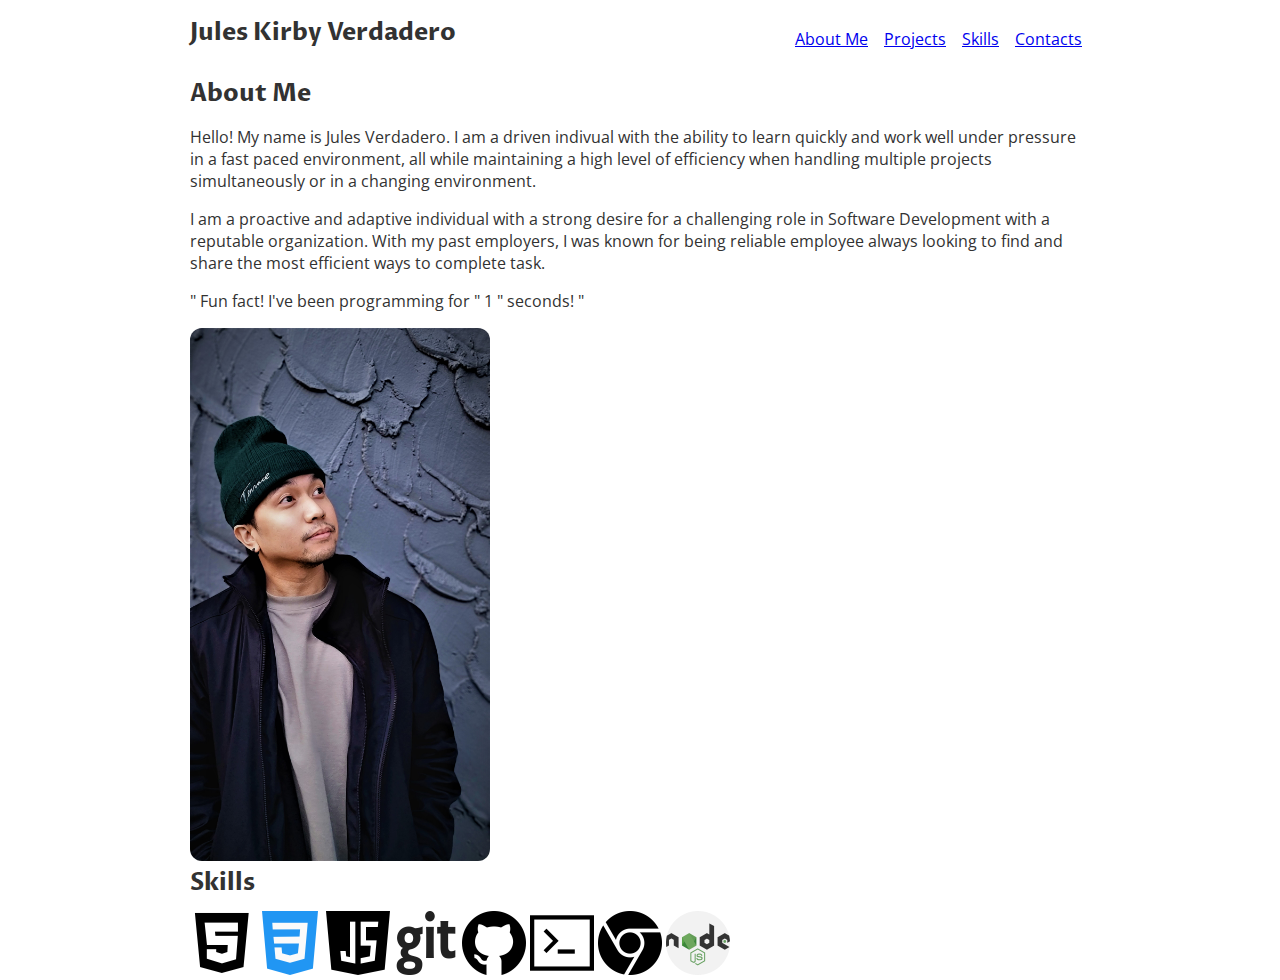
==== Codecademy/Personal-Portfolio-Project/index.html @ bfc3ef36 "Personal Portfolio Project Skills added" ====
<!DOCTYPE html>
<html lang="en">
<head>
    <meta charset="UTF-8">
    <meta http-equiv="X-UA-Compatible" content="IE=edge">
    <meta name="viewport" content="width=device-width, initial-scale=1.0">
    <title>Jules' Personal Portfolio</title>
    <link rel="stylesheet" href="./resource/css/my.css"
</head>
<body>
    <nav>
        <h2 id="logo">Jules Kirby Verdadero</h2>
        <ul class="navigation-items">
            <li class="navigation-item">
                <a href="#about-me">About Me</a>
            </li>
            <li class="navigation-item">
                <a href="#projects">Projects</a>
            </li>
            <li class="navigation-item">
                <a href="#skills">Skills</a>
            </li>
            <li class="navigation-item">
                <a href="#contacts">Contacts</a>
            </li>
        </ul>
    </nav>
    
    <main>
        <section id="about-me">
            <div class="about-me-container">
                <div class="about-me-text-container">    
            <h2>About Me</h2>
            <p>
                Hello! My name is Jules Verdadero. I am a driven indivual with the ability to learn quickly and
                work well under pressure in a fast paced environment, all while maintaining a high level of efficiency when
                handling multiple projects simultaneously or in a changing environment.
            </p>
            
            <p>
                I am a proactive and adaptive individual with a strong desire for a challenging role in Software Development 
                with a reputable organization. With my past employers, I was known for being reliable employee always looking to find
                and share the most efficient ways to complete task. 
            </p>

            <p>
               " Fun fact! I've been programming for "
                <span id="time-container">1</span> 
                " seconds! "
            </p>
        </div>
        <img src="./resource/img/Justmee.jpg" alt="Jules" class="portrait"/>
    </div>
    </section>

    <section id="skills">
        <h2>Skills</h2>
        <div id="skills-container">
         <img src="./resource/img/html5.png"> 
         <img src="./resource/img/css-3.png">
          <img src="./resource/img/java-script.png">
          <img src="./resource/img/git.png">
          <img src="./resource/img/github.png">
          <img src="./resource/img/code-terminal.png">
          <img src="./resource/img/chrome.png">
          <img src="./resource/img/nodejs.png">
    
        </div>




    </main>
    
</body>
</html>
---- Codecademy/Personal-Portfolio-Project/resource/css/my.css ----
@import url("https://fonts.googleapis.com/css2?family=Open+Sans&family=Proza+Libre:wght@700&display=swap");

html {
  scroll-behavior: smooth;
}

html,
body {
  height: 100%;
  color: var(--font-color);
}

:root {
  --spacing-1: 8px;
  --spacing-2: 12px;
  --spacing-3: 16px;
  --spacing-4: 24px;

  --border-radius: 12px;

  --font-color: #323232;
}

.heart {
  color: red;
}

h2 {
  font-family: "Proza Libre", sans-serif;
  margin: 0;
  margin-bottom: var(--spacing-2);
}

body {
  font-family: "Open Sans", sans-serif;
  margin: 0;
  padding: 0 var(--spacing-3);
  max-width: 900px;
  margin: 0 auto;
  display: flex;
  flex-direction: column;
}

nav {
  display: flex;
  align-items: center;
  padding: var(--spacing-3) 0;
}

.navigation-items {
  display: flex;
  list-style-type: none;
  padding: 0;
  align-items: center;
  margin: 0;
  margin-left: auto;
}

.navigation-item {
  margin: var(--spacing-1);
}

.portrait {
  width: 300px;
  border-radius: var(--border-radius);
  flex-shrink: 0;
}



footer {
  margin-top: auto;
  padding: var(--spacing-2) 0;
  text-align: center;
}
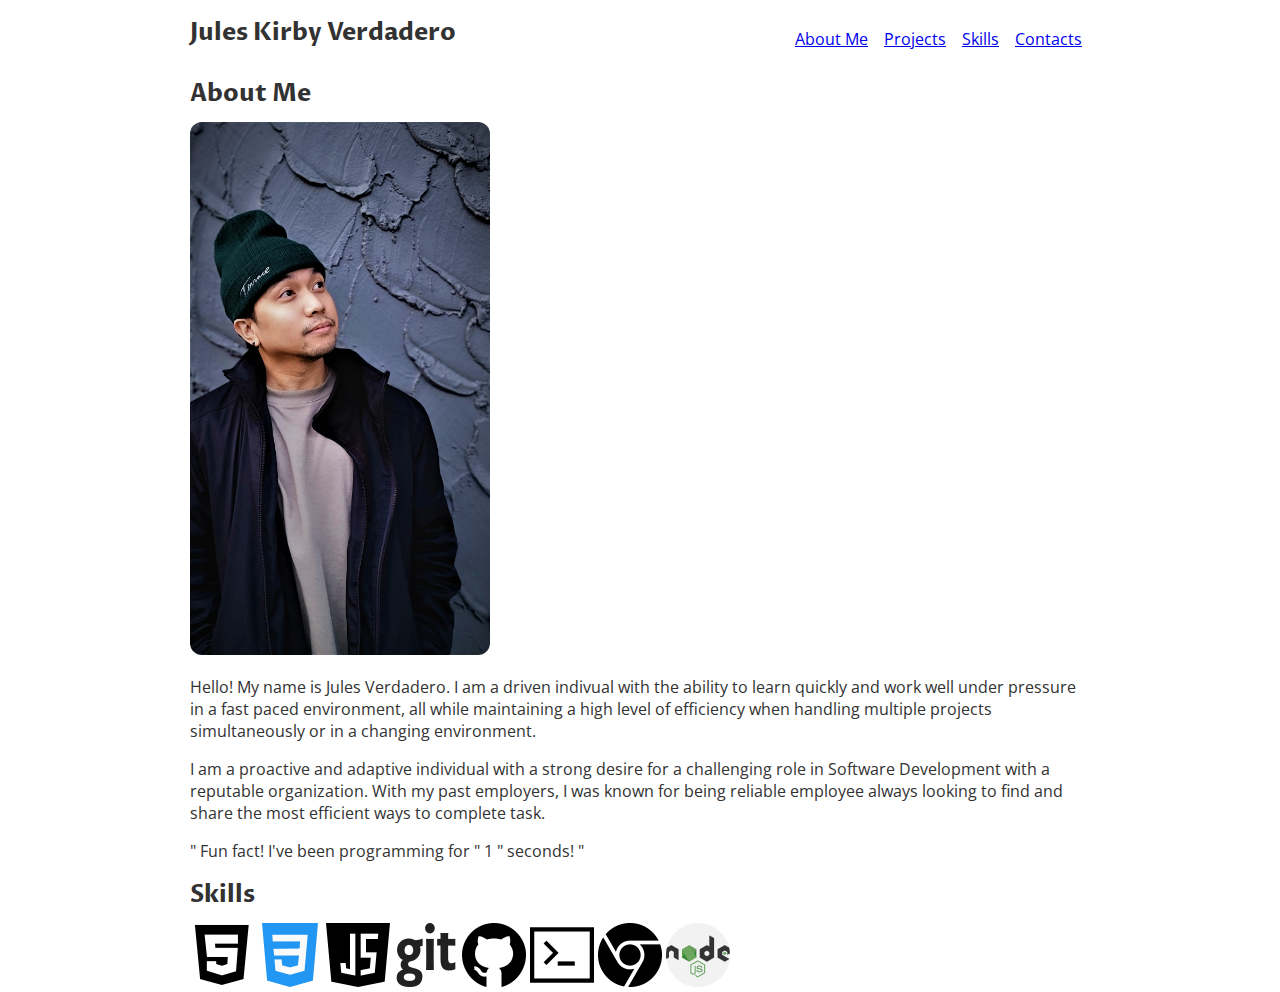
==== commit e413f661: "Personal Portfolio Project moved my pic" ====
--- a/Codecademy/Personal-Portfolio-Project/index.html
+++ b/Codecademy/Personal-Portfolio-Project/index.html
@@ -31,6 +31,9 @@
             <div class="about-me-container">
                 <div class="about-me-text-container">    
             <h2>About Me</h2>
+
+            <img src="./resource/img/Justmee.jpg" alt="Jules" class="portrait"/>
+
             <p>
                 Hello! My name is Jules Verdadero. I am a driven indivual with the ability to learn quickly and
                 work well under pressure in a fast paced environment, all while maintaining a high level of efficiency when
@@ -49,7 +52,6 @@
                 " seconds! "
             </p>
         </div>
-        <img src="./resource/img/Justmee.jpg" alt="Jules" class="portrait"/>
     </div>
     </section>
 
@@ -73,4 +75,21 @@
     </main>
     
 </body>
+
+<script>
+    const timeContainer = document.getElementById("time-container");
+    const BIRTH_DAY = "2-02-2022";
+    const BIRTH_DAY_DATE = new Date(BIRTH_DAY);
+    const intlNumberFormatter = new Intl.NumberFormat("en-US");
+
+    setInterval(() => {
+      const now = new Date();
+      const difference = Math.floor(
+        (now.getTime() - BIRTH_DAY_DATE.getTime()) / 1000
+      );
+
+      timeContainer.innerText = intlNumberFormatter.format(difference);
+    }, 1000);
+  </script>
+
 </html>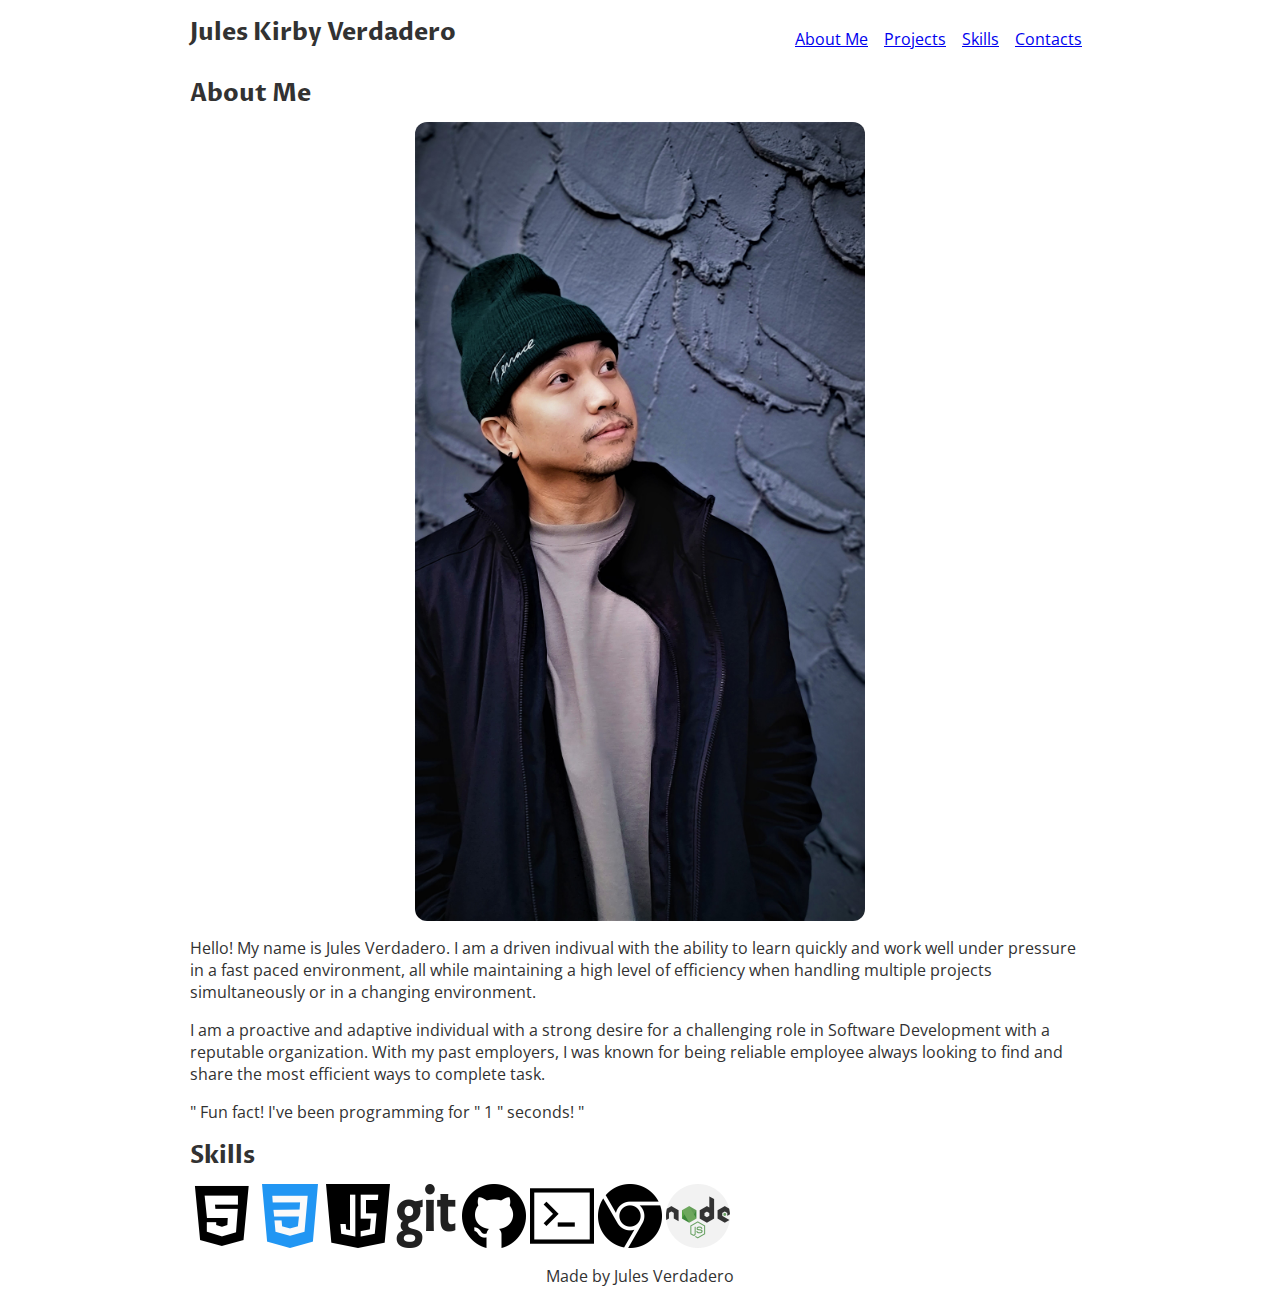
==== commit ef6b42cd: "Personal Portfolio Project simple add ons" ====
--- a/Codecademy/Personal-Portfolio-Project/index.html
+++ b/Codecademy/Personal-Portfolio-Project/index.html
@@ -32,7 +32,8 @@
                 <div class="about-me-text-container">    
             <h2>About Me</h2>
 
-            <img src="./resource/img/Justmee.jpg" alt="Jules" class="portrait"/>
+            <img src="./resource/img/Justmee.jpg" alt="Itme" class="portrait">
+
 
             <p>
                 Hello! My name is Jules Verdadero. I am a driven indivual with the ability to learn quickly and
@@ -92,4 +93,8 @@
     }, 1000);
   </script>
 
+  <footer>
+      Made by Jules Verdadero
+  </footer>
+
 </html>--- a/Codecademy/Personal-Portfolio-Project/resource/css/my.css
+++ b/Codecademy/Personal-Portfolio-Project/resource/css/my.css
@@ -21,9 +21,6 @@
   --font-color: #323232;
 }
 
-.heart {
-  color: red;
-}
 
 h2 {
   font-family: "Proza Libre", sans-serif;
@@ -62,9 +59,16 @@
 
 .portrait {
   width: 300px;
+  display: block;
+  margin-left: auto;
+  margin-right: auto;
+  width: 50%;
   border-radius: var(--border-radius);
   flex-shrink: 0;
+  position: sticky;
 }
+
+
 
 
 
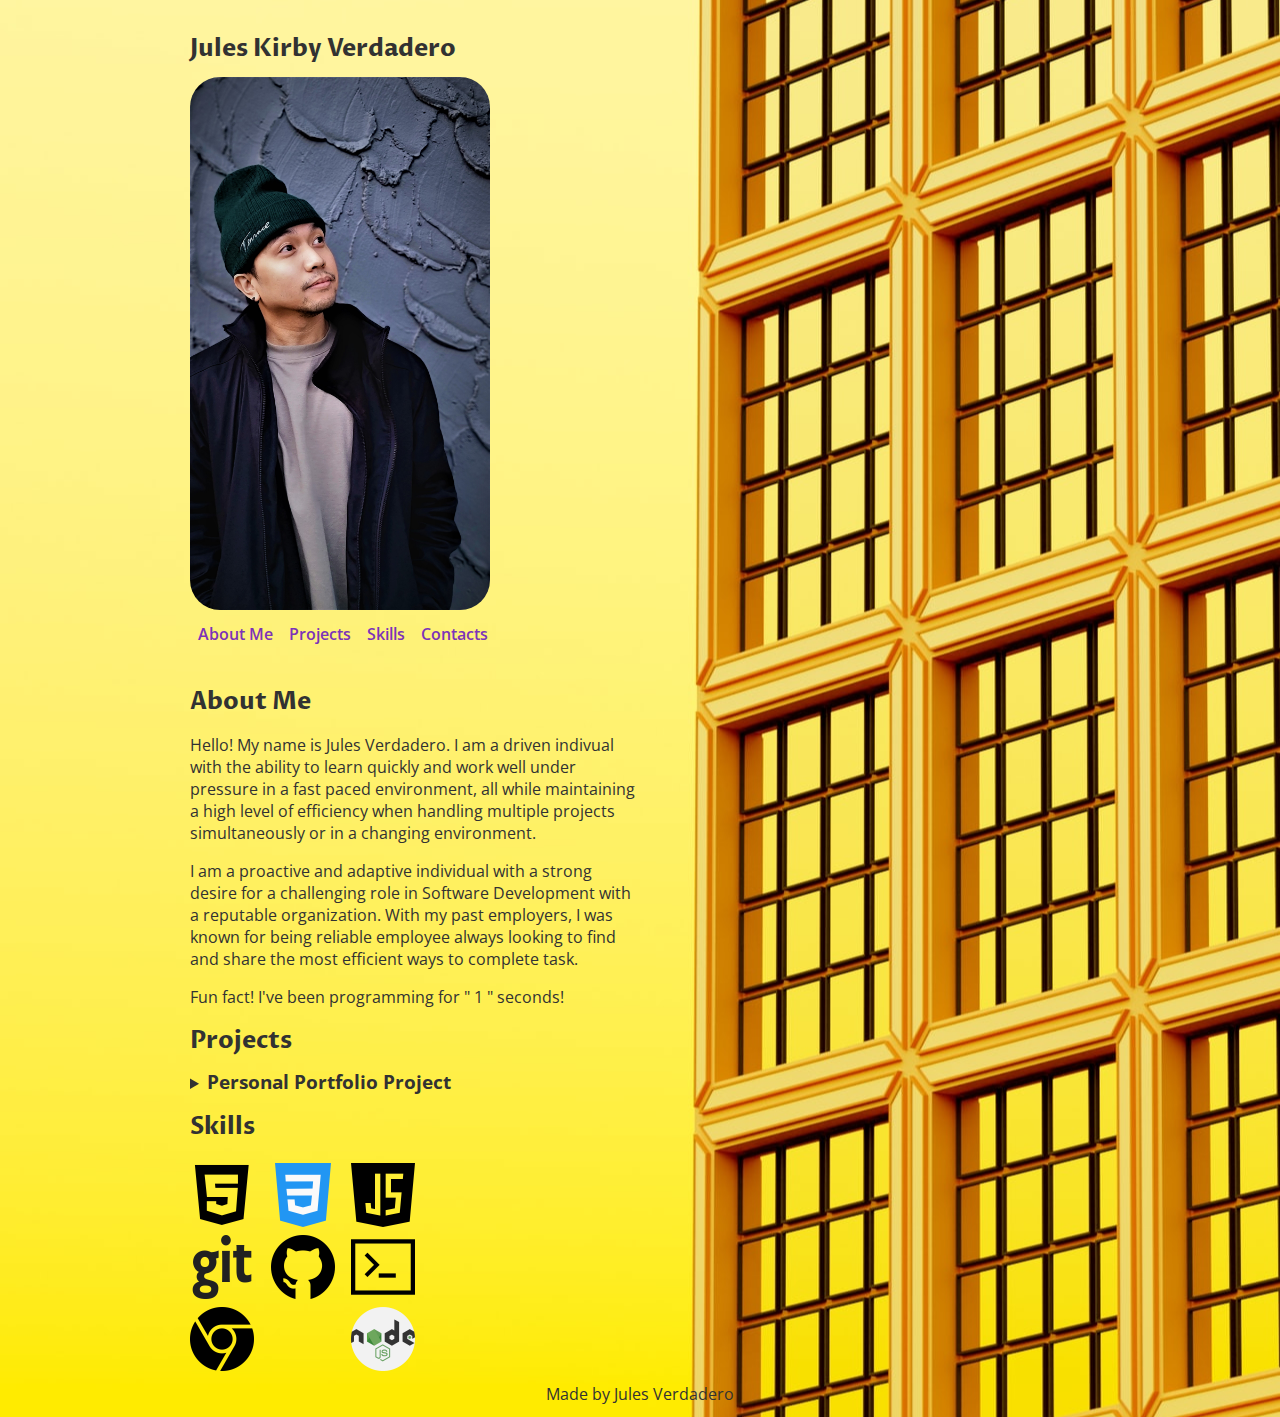
==== commit 64b015bc: "Personal Portfolio background add on" ====
--- a/Codecademy/Personal-Portfolio-Project/index.html
+++ b/Codecademy/Personal-Portfolio-Project/index.html
@@ -10,6 +10,7 @@
 <body>
     <nav>
         <h2 id="logo">Jules Kirby Verdadero</h2>
+        <img src="./resource/img/Justmee.jpg" alt="Itme" class="portrait">
         <ul class="navigation-items">
             <li class="navigation-item">
                 <a href="#about-me">About Me</a>
@@ -24,6 +25,7 @@
                 <a href="#contacts">Contacts</a>
             </li>
         </ul>
+        
     </nav>
     
     <main>
@@ -32,7 +34,7 @@
                 <div class="about-me-text-container">    
             <h2>About Me</h2>
 
-            <img src="./resource/img/Justmee.jpg" alt="Itme" class="portrait">
+            
 
 
             <p>
@@ -47,28 +49,41 @@
                 and share the most efficient ways to complete task. 
             </p>
 
+
             <p>
-               " Fun fact! I've been programming for "
+                Fun fact! I've been programming for "
                 <span id="time-container">1</span> 
-                " seconds! "
+                " seconds! 
             </p>
-        </div>
+            </div>
+            
     </div>
     </section>
+
+    <section id="projects">
+        <h2>Projects</h2>
+        <details class="project">
+          <summary class="project-title">
+            <h3>Personal Portfolio Project</h3>
+          </summary>
+    
+        </details>
+      </section>
 
     <section id="skills">
         <h2>Skills</h2>
         <div id="skills-container">
          <img src="./resource/img/html5.png"> 
          <img src="./resource/img/css-3.png">
-          <img src="./resource/img/java-script.png">
-          <img src="./resource/img/git.png">
-          <img src="./resource/img/github.png">
-          <img src="./resource/img/code-terminal.png">
-          <img src="./resource/img/chrome.png">
-          <img src="./resource/img/nodejs.png">
+         <img src="./resource/img/java-script.png">
+         <img src="./resource/img/git.png">
+         <img src="./resource/img/github.png">
+         <img src="./resource/img/code-terminal.png">
+         <img src="./resource/img/chrome.png">
+         <img src="./resource/img/nodejs.png">
     
         </div>
+    </section>
 
 
 
--- a/Codecademy/Personal-Portfolio-Project/resource/css/my.css
+++ b/Codecademy/Personal-Portfolio-Project/resource/css/my.css
@@ -26,6 +26,8 @@
   font-family: "Proza Libre", sans-serif;
   margin: 0;
   margin-bottom: var(--spacing-2);
+  margin-top: var(--spacing-3);
+
 }
 
 body {
@@ -36,12 +38,15 @@
   margin: 0 auto;
   display: flex;
   flex-direction: column;
+  background-image: url(../img/building.jpg);
+  background-position: center;
 }
 
 nav {
-  display: flex;
+  display: box;
   align-items: center;
   padding: var(--spacing-3) 0;
+  
 }
 
 .navigation-items {
@@ -51,25 +56,60 @@
   align-items: center;
   margin: 0;
   margin-left: auto;
+  
 }
 
 .navigation-item {
   margin: var(--spacing-1);
-}
-
-.portrait {
-  width: 300px;
-  display: block;
-  margin-left: auto;
-  margin-right: auto;
-  width: 50%;
-  border-radius: var(--border-radius);
-  flex-shrink: 0;
-  position: sticky;
+  
 }
 
 
 
+.portrait {
+  width: 300px;
+  border-radius: 30px;
+  flex-shrink: 0;
+  
+}
+
+#about-me-container {
+    display: flex;
+  }
+  
+  .about-me-text-container {
+    margin-right: 50%;
+  }
+
+  .project-image {
+    width: 50%;
+  }
+  
+  .project-title h3 {
+    display: inline;
+    margin-bottom: 50%;
+  }
+
+  a {
+    color: rgb(124, 51, 184);
+    text-decoration: none;
+    font-weight: 600;
+  }
+  
+
+
+#skills-container {
+    display: flex;
+    width: 25%;
+    justify-content: space-between;
+    flex-wrap: wrap;
+  }
+  
+  #skills-container > * {
+    font-size: 2em;
+    width: 2em;
+    margin-top: var(--spacing-1);
+  }
 
 
 footer {
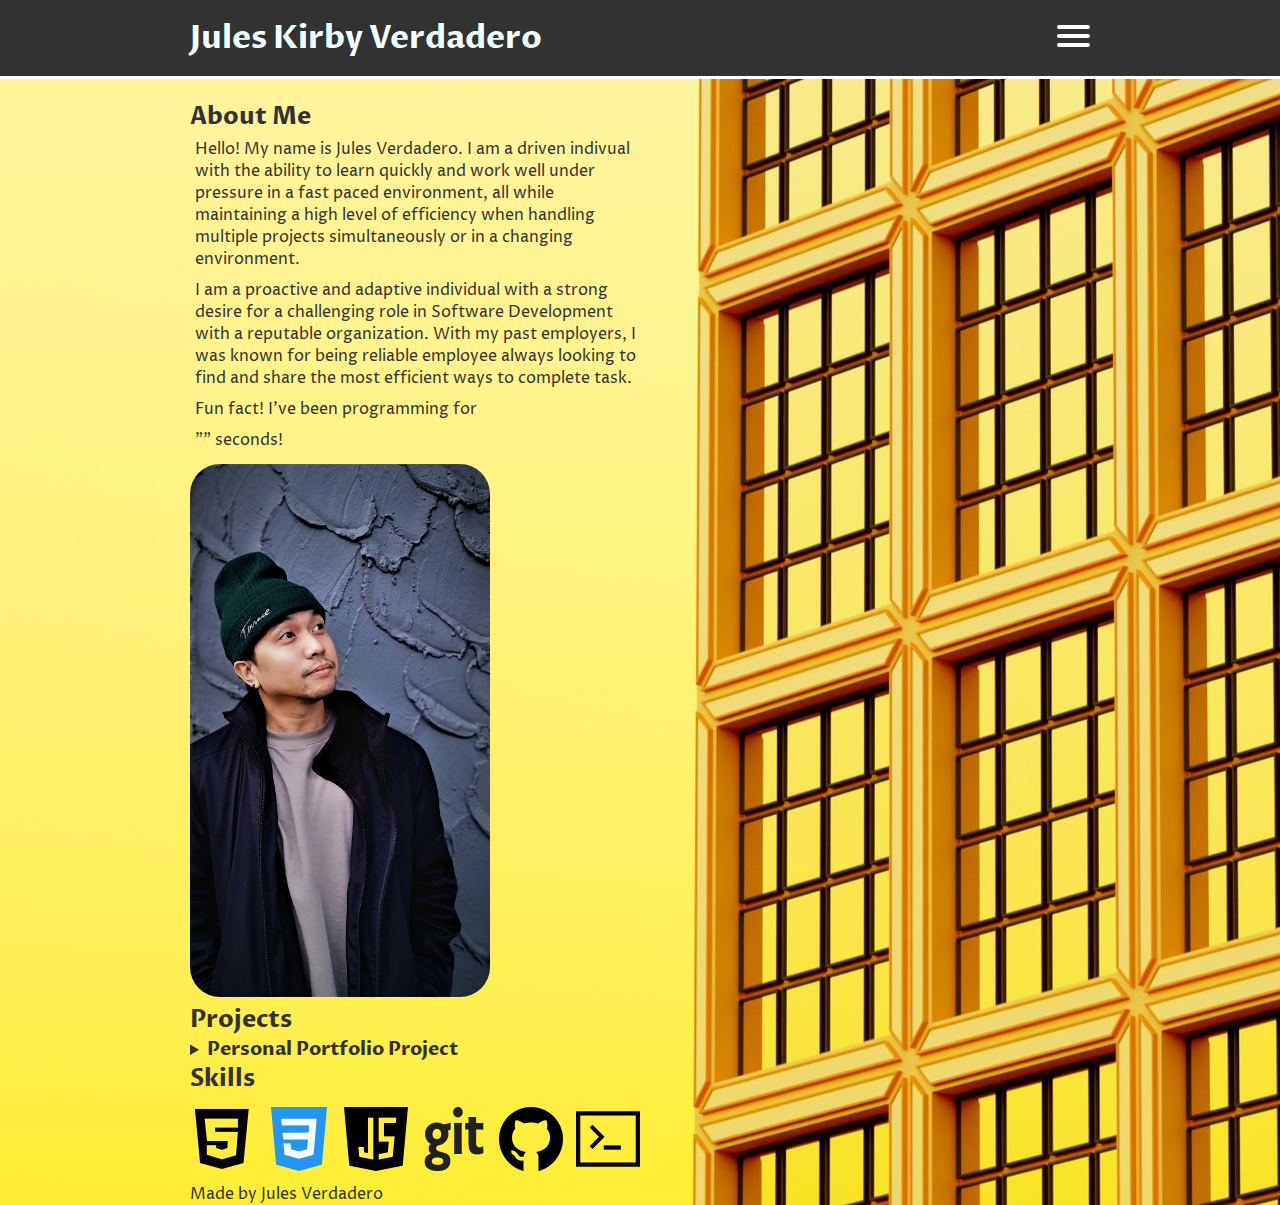
==== commit df1c8dcb: "Personal Portfolio Project Need to fix Nav" ====
--- a/Codecademy/Personal-Portfolio-Project/index.html
+++ b/Codecademy/Personal-Portfolio-Project/index.html
@@ -9,22 +9,28 @@
 </head>
 <body>
     <nav>
-        <h2 id="logo">Jules Kirby Verdadero</h2>
-        <img src="./resource/img/Justmee.jpg" alt="Itme" class="portrait">
-        <ul class="navigation-items">
-            <li class="navigation-item">
-                <a href="#about-me">About Me</a>
-            </li>
-            <li class="navigation-item">
-                <a href="#projects">Projects</a>
-            </li>
-            <li class="navigation-item">
-                <a href="#skills">Skills</a>
-            </li>
-            <li class="navigation-item">
-                <a href="#contacts">Contacts</a>
-            </li>
-        </ul>
+
+        <div class="container">
+            
+            <h1 id="logo">Jules Kirby Verdadero</h1>
+        
+            <div class="navigation-items">
+                <ul>
+                    <li><a href="#about-me" class="is-active">About Me</a></li>
+                    <li><a href="#projects">Projects</a></li>
+                    <li><a href="#skills">Skills</a></li>
+                    <li><a href="#contacts">Contacts</a></li>
+                </ul>
+            </div>
+    
+            <button class="hamburger">
+                <span></span>
+                <span></span>
+                <span></span>
+            </button>
+
+        </div>
+      
         
     </nav>
     
@@ -51,12 +57,12 @@
 
 
             <p>
-                Fun fact! I've been programming for "
-                <span id="time-container">1</span> 
-                " seconds! 
+                Fun fact! I've been programming for 
+                <p>"<span id="time-container"></span>" 
+                 seconds! </p>
             </p>
             </div>
-            
+            <img src="./resource/img/Justmee.jpg" alt="Itme" class="portrait">
     </div>
     </section>
 
@@ -79,8 +85,7 @@
          <img src="./resource/img/git.png">
          <img src="./resource/img/github.png">
          <img src="./resource/img/code-terminal.png">
-         <img src="./resource/img/chrome.png">
-         <img src="./resource/img/nodejs.png">
+        
     
         </div>
     </section>
@@ -89,24 +94,26 @@
 
 
     </main>
+    <script src="./resource/JS/my.js"></script>
     
+
+    <script>
+        const timeContainer = document.getElementById("time-container");
+        const BIRTH_DAY = "2-02-2022";
+        const BIRTH_DAY_DATE = new Date(BIRTH_DAY);
+        const intlNumberFormatter = new Intl.NumberFormat("en-US");
+        setInterval(() => {
+          const now = new Date();
+          const difference = Math.floor(
+            (now.getTime() - BIRTH_DAY_DATE.getTime()) / 1000
+          );
+          timeContainer.innerText = intlNumberFormatter.format(difference);
+        }, 1000);
+      </script>
+
 </body>
 
-<script>
-    const timeContainer = document.getElementById("time-container");
-    const BIRTH_DAY = "2-02-2022";
-    const BIRTH_DAY_DATE = new Date(BIRTH_DAY);
-    const intlNumberFormatter = new Intl.NumberFormat("en-US");
 
-    setInterval(() => {
-      const now = new Date();
-      const difference = Math.floor(
-        (now.getTime() - BIRTH_DAY_DATE.getTime()) / 1000
-      );
-
-      timeContainer.innerText = intlNumberFormatter.format(difference);
-    }, 1000);
-  </script>
 
   <footer>
       Made by Jules Verdadero
--- a/Codecademy/Personal-Portfolio-Project/resource/css/my.css
+++ b/Codecademy/Personal-Portfolio-Project/resource/css/my.css
@@ -21,19 +21,22 @@
   --font-color: #323232;
 }
 
-
-h2 {
-  font-family: "Proza Libre", sans-serif;
-  margin: 0;
-  margin-bottom: var(--spacing-2);
-  margin-top: var(--spacing-3);
-
-}
+* {
+    margin: 0;
+    padding: 0;
+    box-sizing: border-box;
+    font-family: "Proza Libre", sans-serif;
+    
+}
+
+
+
+
 
 body {
   font-family: "Open Sans", sans-serif;
   margin: 0;
-  padding: 0 var(--spacing-3);
+  padding: 0;
   max-width: 900px;
   margin: 0 auto;
   display: flex;
@@ -42,26 +45,104 @@
   background-position: center;
 }
 
+p {
+    padding: 1%;
+}
+
+.container {
+    max-width: 900px;
+    margin: 0 auto;
+
+    display: flex;
+    align-items: center;
+    justify-content: space-between;
+}
+
+h1 {
+    color: azure;
+    font-family: "Proza Libre", sans-serif;
+}
+
+.navigation-items {
+    display: none;
+    flex: 1 1 0%;
+    justify-content: flex-end;
+    margin: 0 -16px;
+}
+
 nav {
-  display: box;
-  align-items: center;
-  padding: var(--spacing-3) 0;
-  
-}
-
-.navigation-items {
-  display: flex;
-  list-style-type: none;
-  padding: 0;
-  align-items: center;
-  margin: 0;
-  margin-left: auto;
-  
-}
-
-.navigation-item {
-  margin: var(--spacing-1);
-  
+    position: fixed;
+    top: 0;
+    left: 0;
+    right: 0;
+    z-index: 99;
+    padding: 16px 36px;
+    background-color: #323232;
+    background-size: cover;
+    border-bottom: 3px solid white;
+
+
+}
+
+.navigation-items a {
+    color: rgb(124, 51, 184);
+    margin: 0 16px;
+    text-decoration: none;
+    font-weight: 600;
+    transition: 0.4s;
+    padding: 8px 16px;
+    border-radius: 99px;
+
+}
+
+.hamburger {
+    display: block;
+    position: relative;
+    z-index: 1;
+    user-select: none;
+
+    appearance: none;
+    border: none;
+    outline: none;
+    background: none;
+    cursor: pointer;
+}
+
+.hamburger span {
+    display: block;
+    width: 33px;
+    height: 4px;
+    margin-bottom: 5px;
+    position: relative;
+
+    background-color: white;
+    border-radius: 6px;
+    z-index: 1;
+
+    transform-origin: 0 0;
+    transition: 0.4s;
+}
+
+.hamburger:hover span:nth-child(2) {
+    transform: translateX(10px);
+    background-color:#f8b600;
+}
+
+.hamburger.is-active span:nth-child(1) {
+    transform: translate(0px, -2px) rotate(45deg);
+}
+
+.hamburger.is-active span:nth-child(2) {
+    opacity: 0;
+    transform: translateX(15px);
+}
+
+.hamburger.is-active span:nth-child(3) {
+    transform: translate(-3px, 3px) rotate(-45deg);
+}
+
+.navigation-items. is-active:hover span {
+    background-color:#f8b600;
 }
 
 
@@ -75,10 +156,18 @@
 
 #about-me-container {
     display: flex;
+    position: sticky;
+  
   }
   
   .about-me-text-container {
     margin-right: 50%;
+    padding-top: 100px;
+  }
+
+  .projects {
+      margin-top: 100px;
+      padding-top: 100px;
   }
 
   .project-image {
@@ -88,19 +177,15 @@
   .project-title h3 {
     display: inline;
     margin-bottom: 50%;
-  }
-
-  a {
-    color: rgb(124, 51, 184);
-    text-decoration: none;
-    font-weight: 600;
-  }
-  
+    padding-top: 100px
+  }
+
+ 
 
 
 #skills-container {
     display: flex;
-    width: 25%;
+    width: 50%;
     justify-content: space-between;
     flex-wrap: wrap;
   }
@@ -108,14 +193,28 @@
   #skills-container > * {
     font-size: 2em;
     width: 2em;
-    margin-top: var(--spacing-1);
-  }
-
-
-footer {
-  margin-top: auto;
-  padding: var(--spacing-2) 0;
+    margin-top: var(--spacing-2);
+    margin-bottom: var(--spacing-2);
+    padding-bottomg: 30%;
+    
+  }
+
+
+.footer {
+  margin-top: 30%;
+  margin-bottom: 30%;
+  padding-top: 20%;
+  padding-bottom: 20%;
   text-align: center;
-}
-
-
+  font-style: bold;
+  font-weight: 700;
+}
+
+@media (max-width: 200px) {
+    .hamburger {
+        display: flex;
+    }
+
+}
+
+
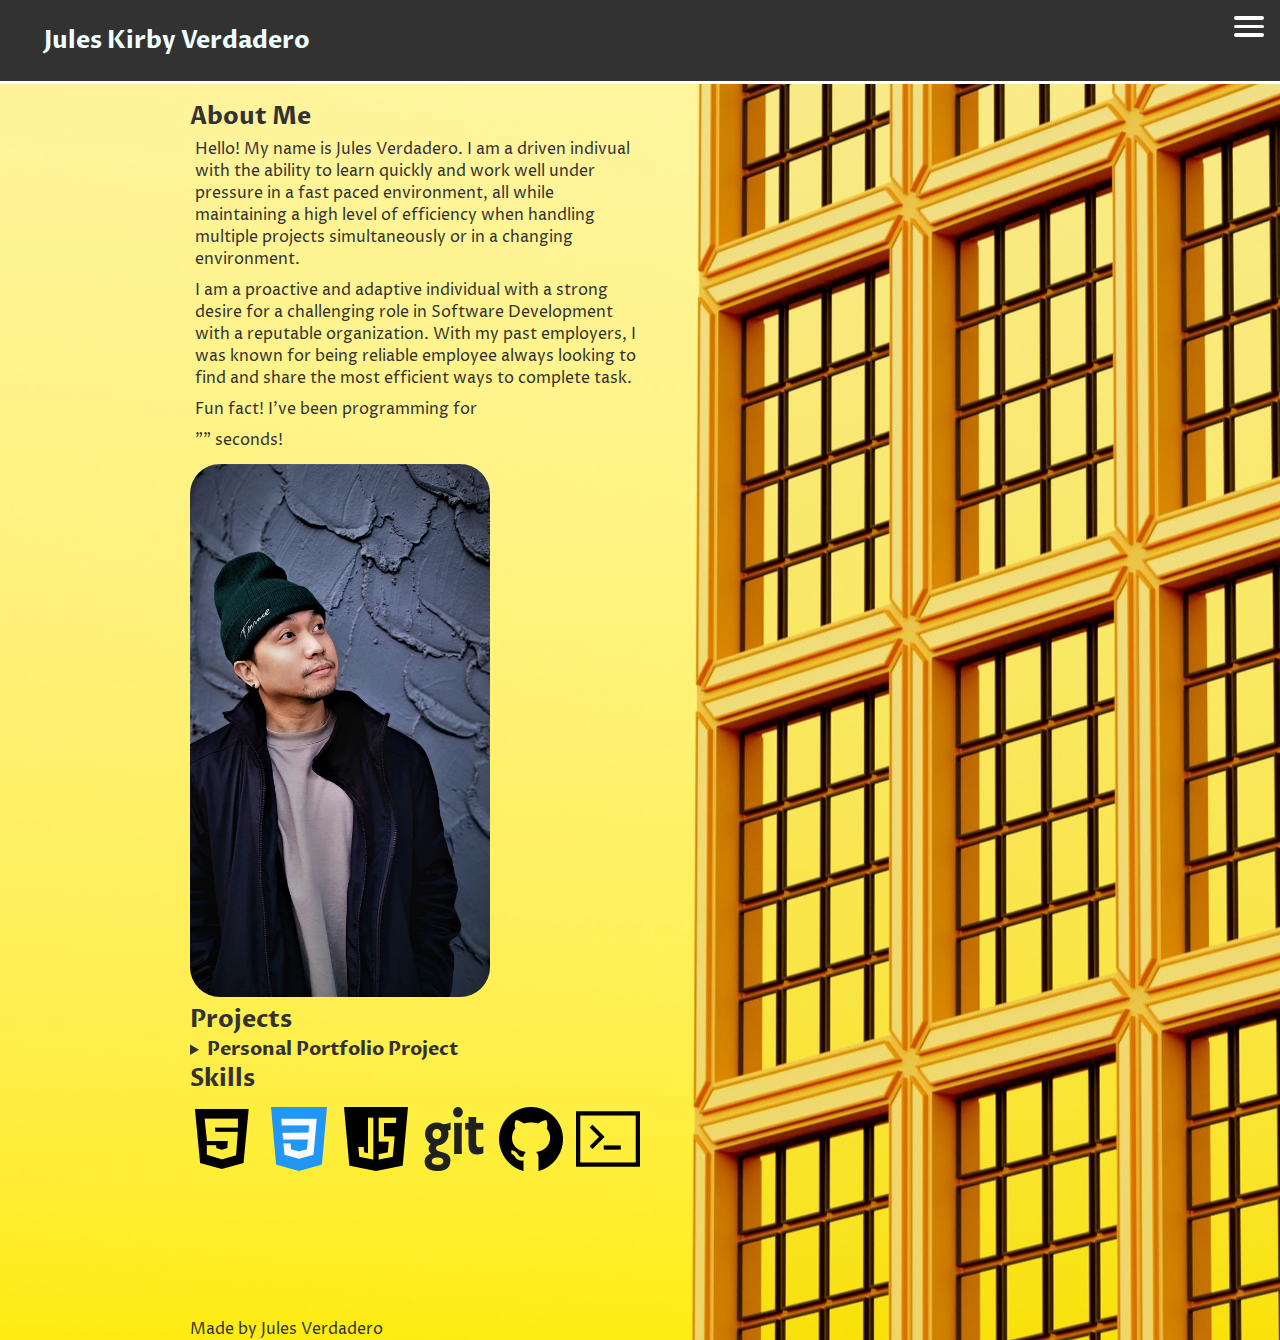
==== commit 2eb8bc18: "Personal Portfolio Project - some changes, nav x" ====
--- a/Codecademy/Personal-Portfolio-Project/index.html
+++ b/Codecademy/Personal-Portfolio-Project/index.html
@@ -5,30 +5,30 @@
     <meta http-equiv="X-UA-Compatible" content="IE=edge">
     <meta name="viewport" content="width=device-width, initial-scale=1.0">
     <title>Jules' Personal Portfolio</title>
-    <link rel="stylesheet" href="./resource/css/my.css"
+    <link rel="stylesheet" href="./resource/css/my.css">
+    <script src="./resource/JS/my.js" defer></script>
 </head>
+
 <body>
-    <nav>
+    <nav class="container">
+        <h1 class="logo">Jules Kirby Verdadero</h1>
+        
+            <a href="#" class="hamburger">
+                <span class="bar"></span>
+                <span class="bar"></span>
+                <span class="bar"></span>
+            </a>
 
-        <div class="container">
-            
-            <h1 id="logo">Jules Kirby Verdadero</h1>
-        
             <div class="navigation-items">
                 <ul>
-                    <li><a href="#about-me" class="is-active">About Me</a></li>
+                    <li><a href="#about-me">About Me</a></li>
                     <li><a href="#projects">Projects</a></li>
                     <li><a href="#skills">Skills</a></li>
                     <li><a href="#contacts">Contacts</a></li>
                 </ul>
             </div>
     
-            <button class="hamburger">
-                <span></span>
-                <span></span>
-                <span></span>
-            </button>
-
+        
         </div>
       
         
@@ -94,22 +94,8 @@
 
 
     </main>
-    <script src="./resource/JS/my.js"></script>
     
-
-    <script>
-        const timeContainer = document.getElementById("time-container");
-        const BIRTH_DAY = "2-02-2022";
-        const BIRTH_DAY_DATE = new Date(BIRTH_DAY);
-        const intlNumberFormatter = new Intl.NumberFormat("en-US");
-        setInterval(() => {
-          const now = new Date();
-          const difference = Math.floor(
-            (now.getTime() - BIRTH_DAY_DATE.getTime()) / 1000
-          );
-          timeContainer.innerText = intlNumberFormatter.format(difference);
-        }, 1000);
-      </script>
+    
 
 </body>
 
@@ -119,4 +105,6 @@
       Made by Jules Verdadero
   </footer>
 
+  
+
 </html>--- a/Codecademy/Personal-Portfolio-Project/resource/css/my.css
+++ b/Codecademy/Personal-Portfolio-Project/resource/css/my.css
@@ -1,4 +1,6 @@
 @import url("https://fonts.googleapis.com/css2?family=Open+Sans&family=Proza+Libre:wght@700&display=swap");
+
+/* HTML & BODY */
 
 html {
   scroll-behavior: smooth;
@@ -49,68 +51,81 @@
     padding: 1%;
 }
 
-.container {
-    max-width: 900px;
-    margin: 0 auto;
-
-    display: flex;
-    align-items: center;
-    justify-content: space-between;
-}
+
 
 h1 {
     color: azure;
     font-family: "Proza Libre", sans-serif;
-}
+    font-size: 1.5rem;
+    margin: .5rem;
+}
+
+/* NAVIGATION */
+
+.container {
+
+  position: fixed;
+  top: 0;
+  left: 0;
+  right: 0;
+  z-index: 200;
+  padding: 16px 36px;
+  background-color: #323232;
+  border-bottom: 3px solid white;
+  color: white;
+
+
+    display: flex;
+    align-items: center;
+    justify-content: space-between;
+}
+
+.navigation-items ul {
+  margin: 0;
+  padding: 0;
+  display: flex;
+}
+
+
 
 .navigation-items {
     display: none;
+    padding: 0;
     flex: 1 1 0%;
     justify-content: flex-end;
     margin: 0 -16px;
 }
 
-nav {
-    position: fixed;
-    top: 0;
-    left: 0;
-    right: 0;
-    z-index: 99;
-    padding: 16px 36px;
-    background-color: #323232;
-    background-size: cover;
-    border-bottom: 3px solid white;
-
-
-}
 
 .navigation-items a {
-    color: rgb(124, 51, 184);
+    color: white;
     margin: 0 16px;
     text-decoration: none;
-    font-weight: 600;
+    font-weight: 300;
     transition: 0.4s;
     padding: 8px 16px;
-    border-radius: 99px;
-
+    border-radius: 20px;
+
+}
+
+.navigation-items li:hover {
+  background-color:#f8b600;
 }
 
 .hamburger {
+  position: absolute;
+  top: 1rem;
+  right: 1rem;
+  display: flex;
+  flex-direction: column;
+  justify-content: space-between;
+  width: 30px;
+  height: 26px;
+}
+
+.hamburger .bar {
     display: block;
-    position: relative;
-    z-index: 1;
-    user-select: none;
-
-    appearance: none;
-    border: none;
-    outline: none;
-    background: none;
-    cursor: pointer;
-}
-
-.hamburger span {
-    display: block;
-    width: 33px;
+    width: 100%;
     height: 4px;
     margin-bottom: 5px;
     position: relative;
@@ -123,22 +138,42 @@
     transition: 0.4s;
 }
 
+@media (max-width: 400px) {
+  .hamburger {
+    display: flex;
+  }
+  
+  .navigation-items {
+   display: none; 
+  }
+
+    .container {
+      flex-direction: column;
+      align-items: flex-start;
+    }
+
+    .navigation-items ul {
+      width: 100%;
+      flex-direction: column;
+    }
+
+    .navigation-items li {
+      text-align: center;
+    }
+
+    .navigation-items li a {
+      padding: .5rem 1rem;
+    }
+
+    .navigation-items.active {
+      display: flex;
+    }
+
+}
+
 .hamburger:hover span:nth-child(2) {
     transform: translateX(10px);
     background-color:#f8b600;
-}
-
-.hamburger.is-active span:nth-child(1) {
-    transform: translate(0px, -2px) rotate(45deg);
-}
-
-.hamburger.is-active span:nth-child(2) {
-    opacity: 0;
-    transform: translateX(15px);
-}
-
-.hamburger.is-active span:nth-child(3) {
-    transform: translate(-3px, 3px) rotate(-45deg);
 }
 
 .navigation-items. is-active:hover span {
@@ -195,7 +230,7 @@
     width: 2em;
     margin-top: var(--spacing-2);
     margin-bottom: var(--spacing-2);
-    padding-bottomg: 30%;
+    padding-bottom: 30%;
     
   }
 
@@ -210,11 +245,6 @@
   font-weight: 700;
 }
 
-@media (max-width: 200px) {
-    .hamburger {
-        display: flex;
-    }
-
-}
-
-
+
+
+
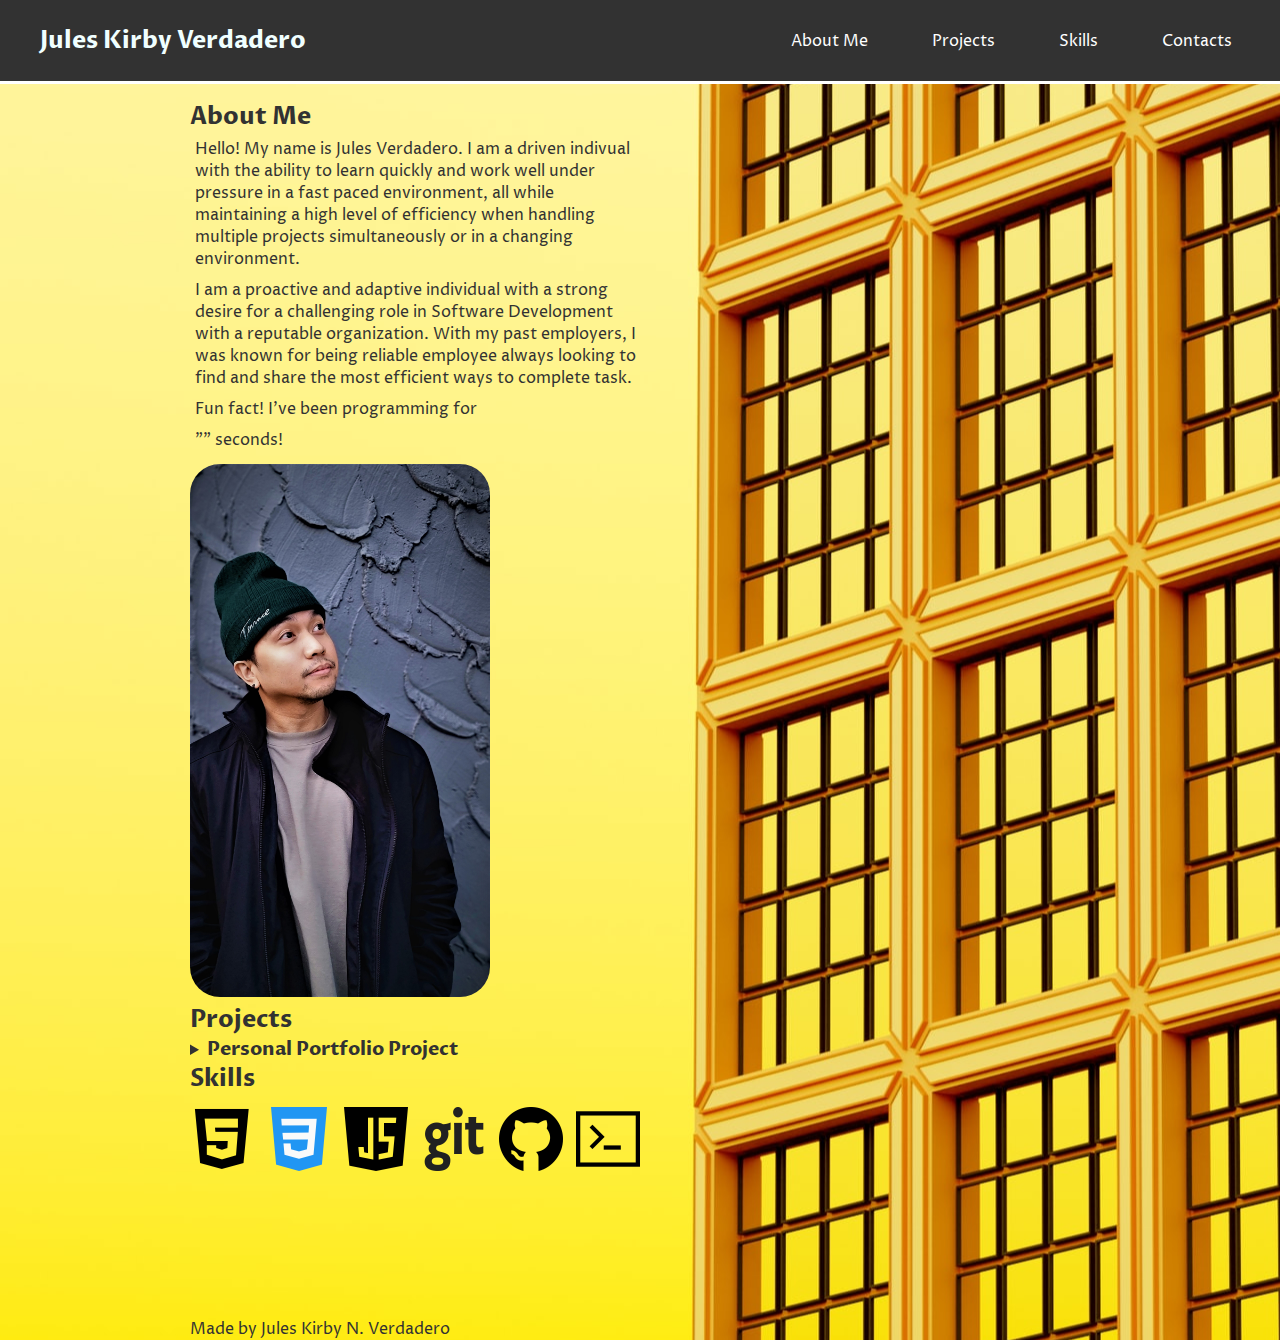
==== commit e033a9ff: "Codecademy Personal Portfolio changes" ====
--- a/Codecademy/Personal-Portfolio-Project/index.html
+++ b/Codecademy/Personal-Portfolio-Project/index.html
@@ -13,7 +13,7 @@
     <nav class="container">
         <h1 class="logo">Jules Kirby Verdadero</h1>
         
-            <a href="#" class="hamburger">
+            <a href="#" class="hamburger is-active">
                 <span class="bar"></span>
                 <span class="bar"></span>
                 <span class="bar"></span>
@@ -102,7 +102,7 @@
 
 
   <footer>
-      Made by Jules Verdadero
+      Made by Jules Kirby N. Verdadero
   </footer>
 
   
--- a/Codecademy/Personal-Portfolio-Project/resource/css/my.css
+++ b/Codecademy/Personal-Portfolio-Project/resource/css/my.css
@@ -63,19 +63,19 @@
 /* NAVIGATION */
 
 .container {
-
   position: fixed;
   top: 0;
   left: 0;
   right: 0;
   z-index: 200;
-  padding: 16px 36px;
+  padding: 16px 32px;
   background-color: #323232;
   border-bottom: 3px solid white;
   color: white;
-
-
-    display: flex;
+  
+  
+  margin: 0 auto;
+  display: flex;
     align-items: center;
     justify-content: space-between;
 }
@@ -108,15 +108,29 @@
 
 }
 
+.navigation-items li {
+  list-style: none; 
+}
+
+
 .navigation-items li:hover {
   background-color:#f8b600;
 }
 
 .hamburger {
-  position: absolute;
+  display: block;
+  position: relative;
+
+  user-select: none;
+
+  appearance: none;
+  border: none;
+  outline: none;
+  background: none;
+  cursor: pointer;
+
   top: 1rem;
   right: 1rem;
-  display: flex;
   flex-direction: column;
   justify-content: space-between;
   width: 30px;
@@ -125,7 +139,7 @@
 
 .hamburger .bar {
     display: block;
-    width: 100%;
+    width: 33px;
     height: 4px;
     margin-bottom: 5px;
     position: relative;
@@ -138,38 +152,7 @@
     transition: 0.4s;
 }
 
-@media (max-width: 400px) {
-  .hamburger {
-    display: flex;
-  }
-  
-  .navigation-items {
-   display: none; 
-  }
-
-    .container {
-      flex-direction: column;
-      align-items: flex-start;
-    }
-
-    .navigation-items ul {
-      width: 100%;
-      flex-direction: column;
-    }
-
-    .navigation-items li {
-      text-align: center;
-    }
-
-    .navigation-items li a {
-      padding: .5rem 1rem;
-    }
-
-    .navigation-items.active {
-      display: flex;
-    }
-
-}
+
 
 .hamburger:hover span:nth-child(2) {
     transform: translateX(10px);
@@ -178,8 +161,45 @@
 
 .navigation-items. is-active:hover span {
     background-color:#f8b600;
-}
-
+    border-radius: 30px;
+    flex-shrink: 0
+}
+
+.hamburger.is-active span:nth-child(1) {
+  transform: translate(0px, -2px) rotate(45deg);
+}
+
+.hamburger.is-active span:nth-child(2) {
+  opacity: 0;
+  transform: translateX(15px);
+}
+
+.hamburger.is-active span:nth-child(3) {
+  transform: translate(-3px, 3px) rotate(-45deg);
+}
+
+.hamburger.is-active:hover span {
+  background-color:#f8b600;
+}
+
+.navigation-items {
+  display: none;
+  flex: 1 1 0%;
+  justify-content: flex-end;
+  margin: 0 -16px;
+
+}
+
+
+
+@media (min-width: 900px) {
+  .hamburger {
+    display: none;
+  }
+  .navigation-items {
+    display: flex;
+  }
+}
 
 
 .portrait {
